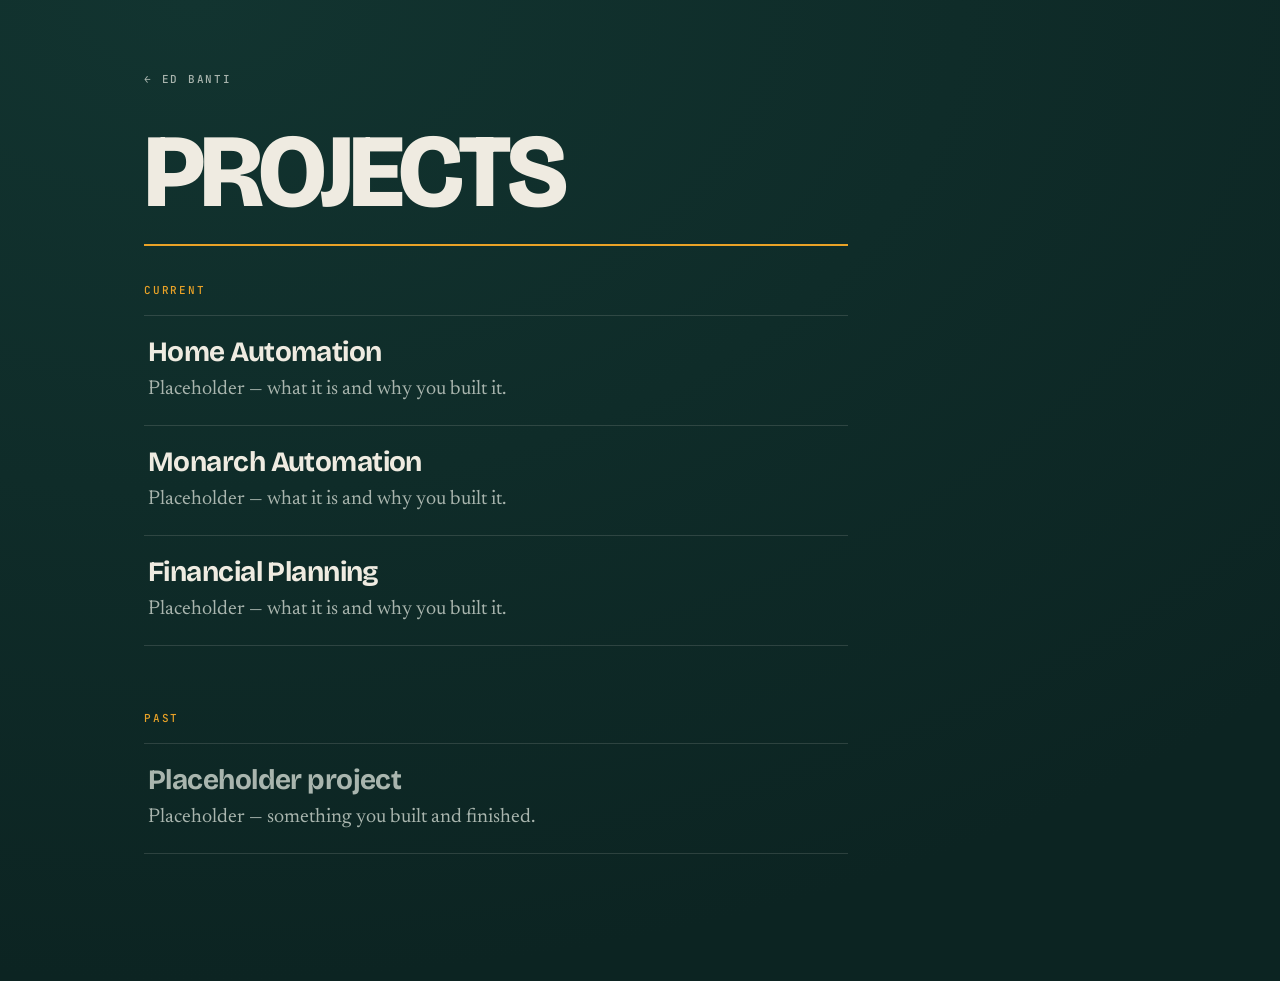
==== projects/index.html @ a4c703df "Add projects page, extract shared stylesheet" ====
<!DOCTYPE html>
<html lang="en">
<head>
<meta charset="utf-8">
<meta name="viewport" content="width=device-width, initial-scale=1">
<title>Projects — Ed Banti</title>
<meta name="description" content="Things Ed Banti is building, and things he has built.">
<link rel="canonical" href="https://edbanti.com/projects/">

<meta property="og:type" content="website">
<meta property="og:url" content="https://edbanti.com/projects/">
<meta property="og:title" content="Projects — Ed Banti">
<meta property="og:description" content="Things Ed Banti is building, and things he has built.">
<meta name="twitter:card" content="summary">

<link rel="icon" href="data:image/svg+xml,<svg xmlns='http://www.w3.org/2000/svg' viewBox='0 0 32 32'><rect width='32' height='32' fill='%23123430'/><text x='16' y='23' font-family='Georgia,serif' font-size='19' font-weight='700' fill='%23EFEBE1' text-anchor='middle'>E</text></svg>">

<link rel="preconnect" href="https://fonts.googleapis.com">
<link rel="preconnect" href="https://fonts.gstatic.com" crossorigin>
<link href="https://fonts.googleapis.com/css2?family=Bricolage+Grotesque:opsz,wght@12..96,700;12..96,800&family=JetBrains+Mono:wght@400;500&family=Newsreader:ital,opsz,wght@0,6..72,400;1,6..72,400&display=swap" rel="stylesheet">
<link rel="stylesheet" href="/style.css">
</head>
<body>

<main>
  <a class="back" href="/">&#8592; Ed Banti</a>

  <h1 class="name name--sub"><span>Projects</span></h1>

  <div class="rule rule--wide" role="presentation"></div>

  <section class="group">
    <h2 class="group__label">Current</h2>
    <ul class="projects">
      <li class="project">
        <h3 class="project__title">Home Automation</h3>
        <!-- REPLACE: one or two sentences. -->
        <p class="project__desc">Placeholder — what it is and why you built it.</p>
      </li>
      <li class="project">
        <h3 class="project__title">Monarch Automation</h3>
        <!-- REPLACE: one or two sentences. -->
        <p class="project__desc">Placeholder — what it is and why you built it.</p>
      </li>
      <li class="project">
        <h3 class="project__title">Financial Planning</h3>
        <!-- REPLACE: one or two sentences. -->
        <p class="project__desc">Placeholder — what it is and why you built it.</p>
      </li>
    </ul>
  </section>

  <!-- REPLACE: add past projects here, or delete this whole section. -->
  <section class="group group--past">
    <h2 class="group__label">Past</h2>
    <ul class="projects">
      <li class="project">
        <h3 class="project__title">Placeholder project</h3>
        <p class="project__desc">Placeholder — something you built and finished.</p>
      </li>
    </ul>
  </section>
</main>

</body>
</html>
---- style.css ----
:root {
  --field:      #123430;
  --field-deep: #0C2422;
  --bone:       #EFEBE1;
  --bone-dim:   #A9B5AE;
  --amber:      #E9A227;

  --display: "Bricolage Grotesque", system-ui, sans-serif;
  --body:    "Newsreader", Georgia, serif;
  --mono:    "JetBrains Mono", ui-monospace, monospace;

  --gutter: clamp(1.5rem, 5vw, 5rem);
  --hair:   rgba(239, 235, 225, 0.14);
}

*, *::before, *::after { box-sizing: border-box; }

html { -webkit-text-size-adjust: 100%; }

body {
  margin: 0;
  min-height: 100svh;
  padding: clamp(2.5rem, 7vh, 4.5rem) var(--gutter);
  background: radial-gradient(120% 100% at 15% 0%, var(--field) 0%, var(--field-deep) 100%);
  color: var(--bone);
  font-family: var(--body);
  font-size: clamp(1.0625rem, 0.95rem + 0.5vw, 1.25rem);
  line-height: 1.55;
  text-rendering: optimizeLegibility;
  -webkit-font-smoothing: antialiased;
}

/* Home is vertically centred; the projects page reads top-down. */
body.home { display: flex; flex-direction: column; justify-content: center; }

main { width: 100%; max-width: 62rem; margin: 0 auto; }

/* ---- Display type ---- */

.name {
  font-family: var(--display);
  font-weight: 800;
  font-size: clamp(3.5rem, 13vw, 10.5rem);
  line-height: 0.85;
  letter-spacing: -0.045em;
  margin: 0;
  text-transform: uppercase;
}

.name span { display: block; }

/* Subpage heading: same voice, stepped down so home stays the loudest page. */
.name--sub { font-size: clamp(3rem, 9vw, 6.5rem); }

/* Caps the text column; the name is the only thing that breaks wider. */
.rule {
  height: 2px;
  width: min(100%, 34rem);
  background: var(--amber);
  margin: clamp(1.25rem, 2.5vw, 1.75rem) 0 clamp(1.5rem, 3vw, 2.25rem);
  transform-origin: left center;
}

/* Matches the wider project column so the rule caps what sits beneath it. */
.rule--wide { width: min(100%, 44rem); }

/* ---- Body copy ---- */

.bio { max-width: 34ch; margin: 0; color: var(--bone); }
.bio + .bio { margin-top: 1em; }
.bio em { font-style: italic; color: var(--bone-dim); }

/* ---- Back link ---- */

.back {
  display: inline-block;
  font-family: var(--mono);
  font-size: 0.6875rem;
  font-weight: 500;
  letter-spacing: 0.16em;
  text-transform: uppercase;
  color: var(--bone-dim);
  text-decoration: none;
  margin-bottom: clamp(1.5rem, 4vw, 2.5rem);
  transition: color 140ms ease;
}

.back:hover, .back:focus-visible { color: var(--amber); }

/* ---- Link rows ---- */

.links {
  list-style: none;
  margin: clamp(2rem, 4vw, 3rem) 0 0;
  padding: 0;
  max-width: 34rem;
  border-top: 1px solid var(--hair);
}

.links li { border-bottom: 1px solid var(--hair); }

.links a {
  display: grid;
  grid-template-columns: 7rem 1fr auto;
  align-items: baseline;
  gap: 1rem;
  padding: 0.8rem 0.25rem;
  text-decoration: none;
  color: var(--bone);
  transition: color 140ms ease, padding-left 140ms ease;
}

.links .key {
  font-family: var(--mono);
  font-size: 0.6875rem;
  font-weight: 500;
  letter-spacing: 0.16em;
  text-transform: uppercase;
  color: var(--bone-dim);
  transition: color 140ms ease;
}

.links .val { font-family: var(--body); overflow-wrap: anywhere; }

.links .arrow {
  font-family: var(--mono);
  font-size: 0.8125rem;
  color: var(--bone-dim);
  transition: transform 140ms ease, color 140ms ease;
}

.links a:hover,
.links a:focus-visible { color: var(--amber); padding-left: 0.75rem; }

.links a:hover .key,
.links a:focus-visible .key { color: var(--amber); }

.links a:hover .arrow,
.links a:focus-visible .arrow { color: var(--amber); transform: translate(2px, -2px); }

/* Internal links travel sideways, not out of the site. */
.links a:hover .arrow--in,
.links a:focus-visible .arrow--in { transform: translateX(3px); }

/* ---- Projects ---- */

.group { margin: 0 0 clamp(2.5rem, 6vw, 4rem); max-width: 44rem; }

.group__label {
  font-family: var(--mono);
  font-size: 0.6875rem;
  font-weight: 500;
  letter-spacing: 0.16em;
  text-transform: uppercase;
  color: var(--amber);
  margin: 0 0 1rem;
}

.projects { list-style: none; margin: 0; padding: 0; border-top: 1px solid var(--hair); }

.project { border-bottom: 1px solid var(--hair); padding: 1.25rem 0.25rem; }

.project__title {
  font-family: var(--display);
  font-weight: 700;
  font-size: clamp(1.25rem, 1rem + 1vw, 1.75rem);
  letter-spacing: -0.02em;
  margin: 0 0 0.35rem;
  line-height: 1.15;
}

.project__desc { margin: 0; color: var(--bone-dim); max-width: 52ch; }

.group--past .project__title { color: var(--bone-dim); }

:focus-visible { outline: 2px solid var(--amber); outline-offset: 4px; border-radius: 2px; }

/* ---- Load sequence ---- */

@media (prefers-reduced-motion: no-preference) {
  .name span, .bio, .links li, .group { animation: rise 700ms cubic-bezier(0.2, 0.7, 0.3, 1) backwards; }
  .rule { animation: draw 800ms cubic-bezier(0.2, 0.7, 0.3, 1) backwards; }

  .name span:nth-child(1) { animation-delay: 40ms; }
  .name span:nth-child(2) { animation-delay: 120ms; }
  .rule                   { animation-delay: 240ms; }
  .bio                    { animation-delay: 340ms; }
  .links li:nth-child(1)  { animation-delay: 440ms; }
  .links li:nth-child(2)  { animation-delay: 500ms; }
  .links li:nth-child(3)  { animation-delay: 560ms; }
  .group:nth-of-type(1)   { animation-delay: 300ms; }
  .group:nth-of-type(2)   { animation-delay: 380ms; }
}

@keyframes rise {
  from { opacity: 0; transform: translateY(0.6rem); }
  to   { opacity: 1; transform: none; }
}

@keyframes draw {
  from { opacity: 0; transform: scaleX(0); }
  to   { opacity: 1; transform: none; }
}

@media (max-width: 34rem) {
  .links a { grid-template-columns: 1fr auto; row-gap: 0.15rem; }
  .links .key { grid-column: 1 / -1; }
}
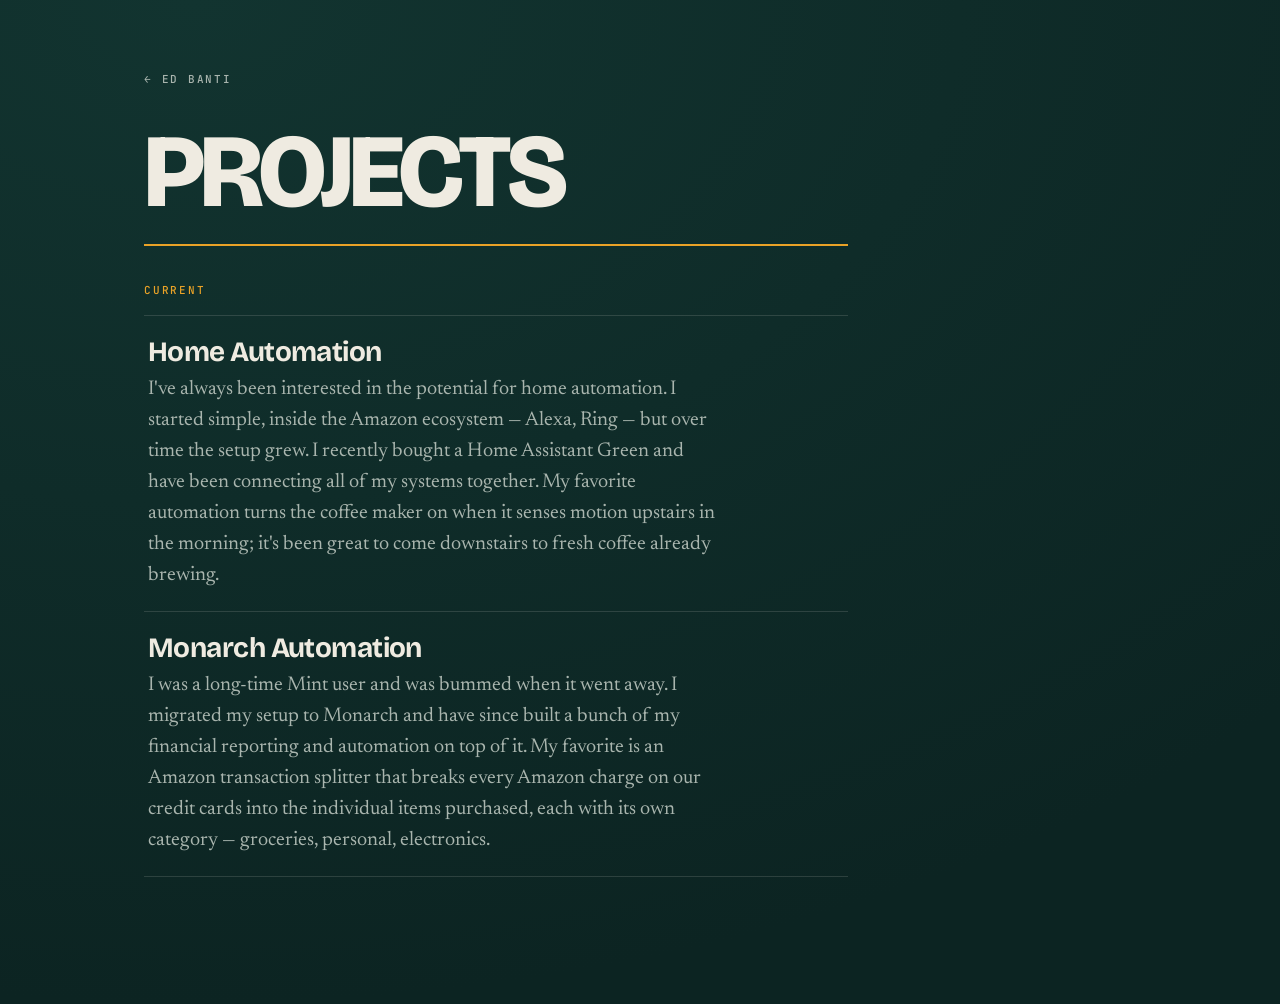
==== commit 81a67582: "Add Home Automation and Monarch Automation descriptions" ====
--- a/projects/index.html
+++ b/projects/index.html
@@ -34,29 +34,11 @@
     <ul class="projects">
       <li class="project">
         <h3 class="project__title">Home Automation</h3>
-        <!-- REPLACE: one or two sentences. -->
-        <p class="project__desc">Placeholder — what it is and why you built it.</p>
+        <p class="project__desc">I've always been interested in the potential for home automation. I started simple, inside the Amazon ecosystem — Alexa, Ring — but over time the setup grew. I recently bought a Home Assistant Green and have been connecting all of my systems together. My favorite automation turns the coffee maker on when it senses motion upstairs in the morning; it's been great to come downstairs to fresh coffee already brewing.</p>
       </li>
       <li class="project">
         <h3 class="project__title">Monarch Automation</h3>
-        <!-- REPLACE: one or two sentences. -->
-        <p class="project__desc">Placeholder — what it is and why you built it.</p>
-      </li>
-      <li class="project">
-        <h3 class="project__title">Financial Planning</h3>
-        <!-- REPLACE: one or two sentences. -->
-        <p class="project__desc">Placeholder — what it is and why you built it.</p>
-      </li>
-    </ul>
-  </section>
-
-  <!-- REPLACE: add past projects here, or delete this whole section. -->
-  <section class="group group--past">
-    <h2 class="group__label">Past</h2>
-    <ul class="projects">
-      <li class="project">
-        <h3 class="project__title">Placeholder project</h3>
-        <p class="project__desc">Placeholder — something you built and finished.</p>
+        <p class="project__desc">I was a long-time Mint user and was bummed when it went away. I migrated my setup to Monarch and have since built a bunch of my financial reporting and automation on top of it. My favorite is an Amazon transaction splitter that breaks every Amazon charge on our credit cards into the individual items purchased, each with its own category — groceries, personal, electronics.</p>
       </li>
     </ul>
   </section>
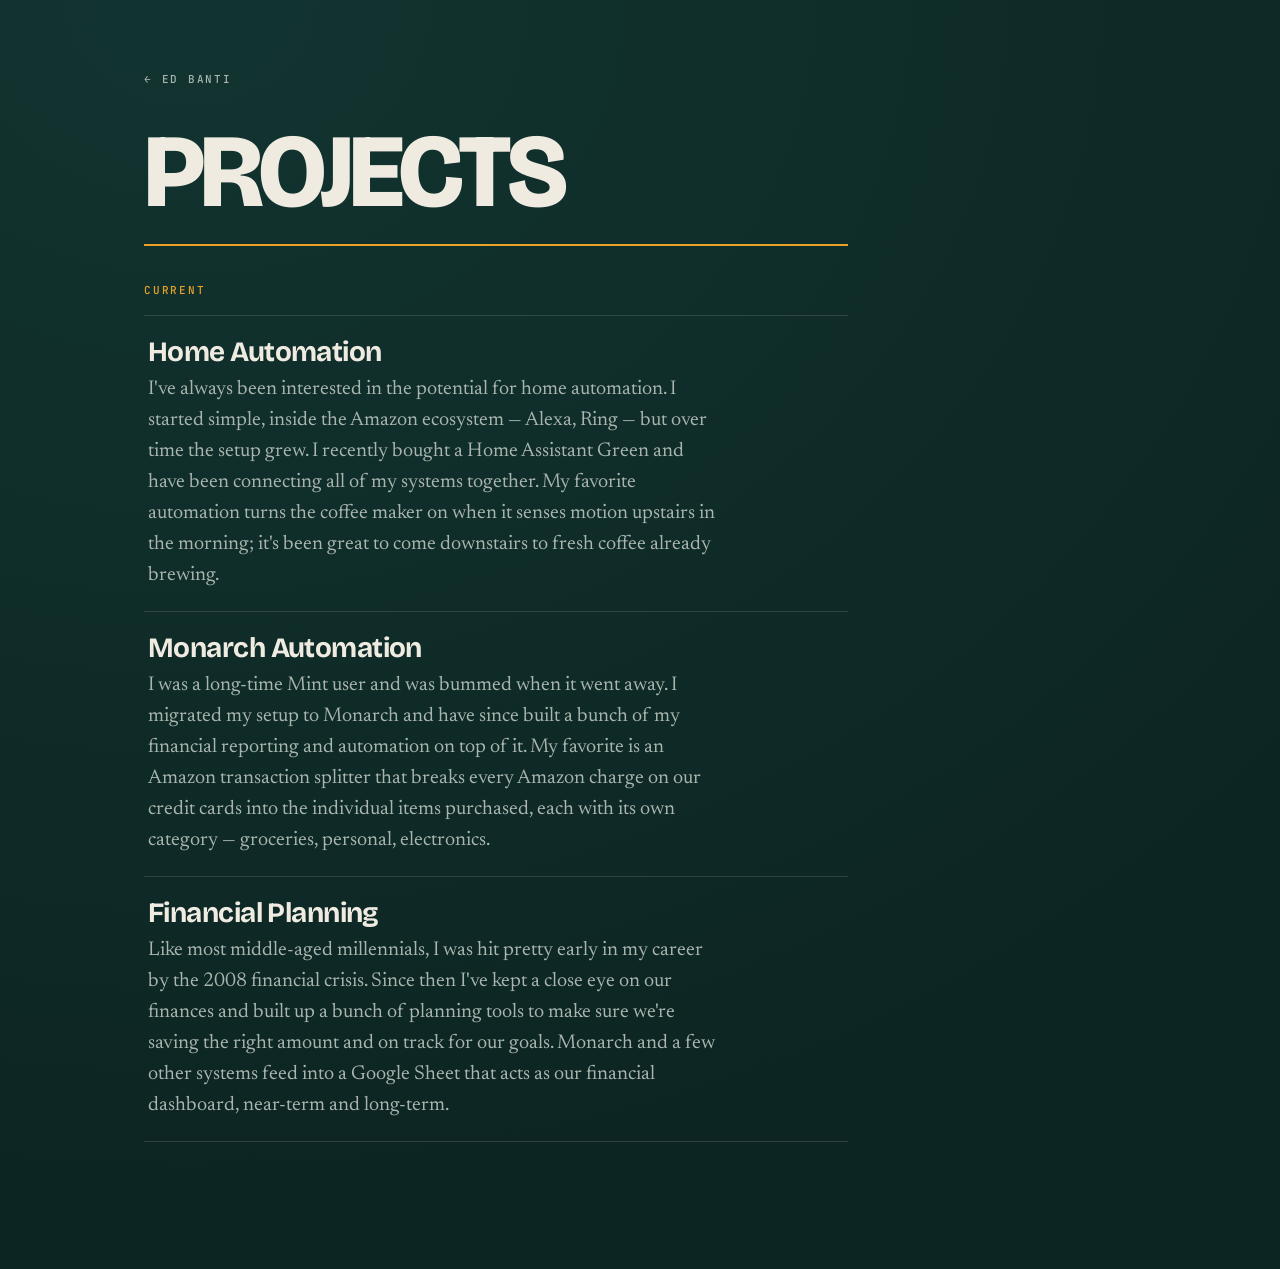
==== commit 95c4d5bb: "Add Financial Planning description" ====
--- a/projects/index.html
+++ b/projects/index.html
@@ -40,6 +40,10 @@
         <h3 class="project__title">Monarch Automation</h3>
         <p class="project__desc">I was a long-time Mint user and was bummed when it went away. I migrated my setup to Monarch and have since built a bunch of my financial reporting and automation on top of it. My favorite is an Amazon transaction splitter that breaks every Amazon charge on our credit cards into the individual items purchased, each with its own category — groceries, personal, electronics.</p>
       </li>
+      <li class="project">
+        <h3 class="project__title">Financial Planning</h3>
+        <p class="project__desc">Like most middle-aged millennials, I was hit pretty early in my career by the 2008 financial crisis. Since then I've kept a close eye on our finances and built up a bunch of planning tools to make sure we're saving the right amount and on track for our goals. Monarch and a few other systems feed into a Google Sheet that acts as our financial dashboard, near-term and long-term.</p>
+      </li>
     </ul>
   </section>
 </main>
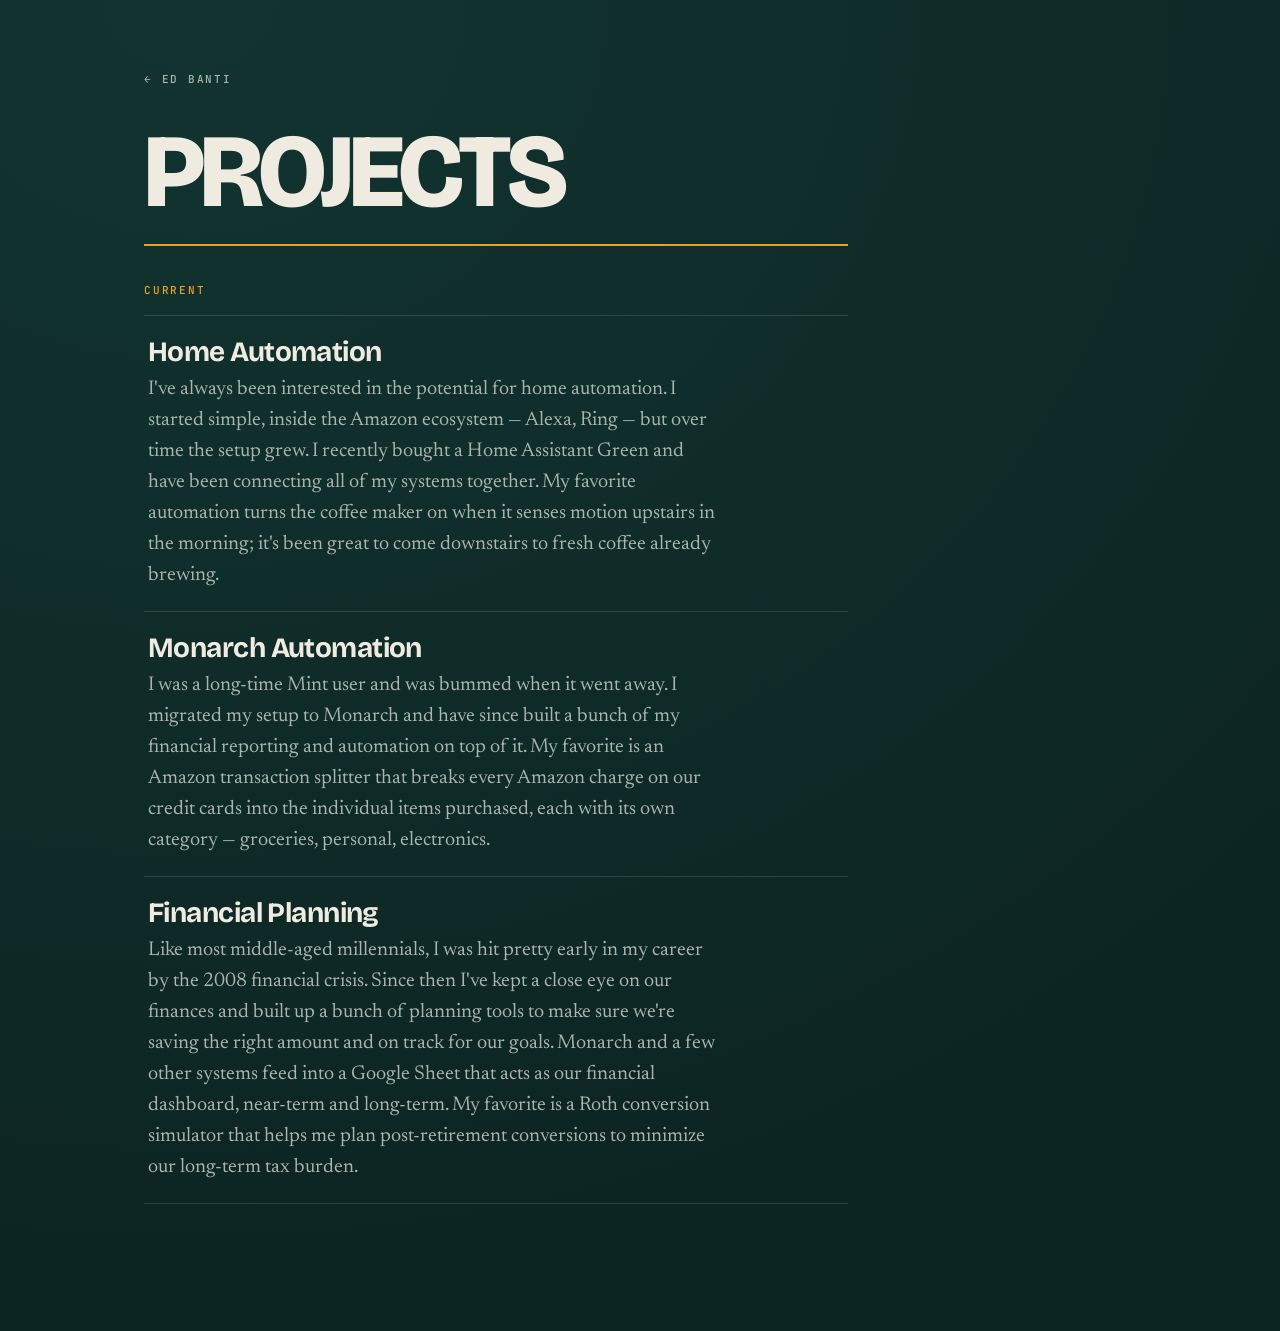
==== commit b0fd7fe3: "Add Roth conversion simulator detail to Financial Planning" ====
--- a/projects/index.html
+++ b/projects/index.html
@@ -42,7 +42,7 @@
       </li>
       <li class="project">
         <h3 class="project__title">Financial Planning</h3>
-        <p class="project__desc">Like most middle-aged millennials, I was hit pretty early in my career by the 2008 financial crisis. Since then I've kept a close eye on our finances and built up a bunch of planning tools to make sure we're saving the right amount and on track for our goals. Monarch and a few other systems feed into a Google Sheet that acts as our financial dashboard, near-term and long-term.</p>
+        <p class="project__desc">Like most middle-aged millennials, I was hit pretty early in my career by the 2008 financial crisis. Since then I've kept a close eye on our finances and built up a bunch of planning tools to make sure we're saving the right amount and on track for our goals. Monarch and a few other systems feed into a Google Sheet that acts as our financial dashboard, near-term and long-term. My favorite is a Roth conversion simulator that helps me plan post-retirement conversions to minimize our long-term tax burden.</p>
       </li>
     </ul>
   </section>
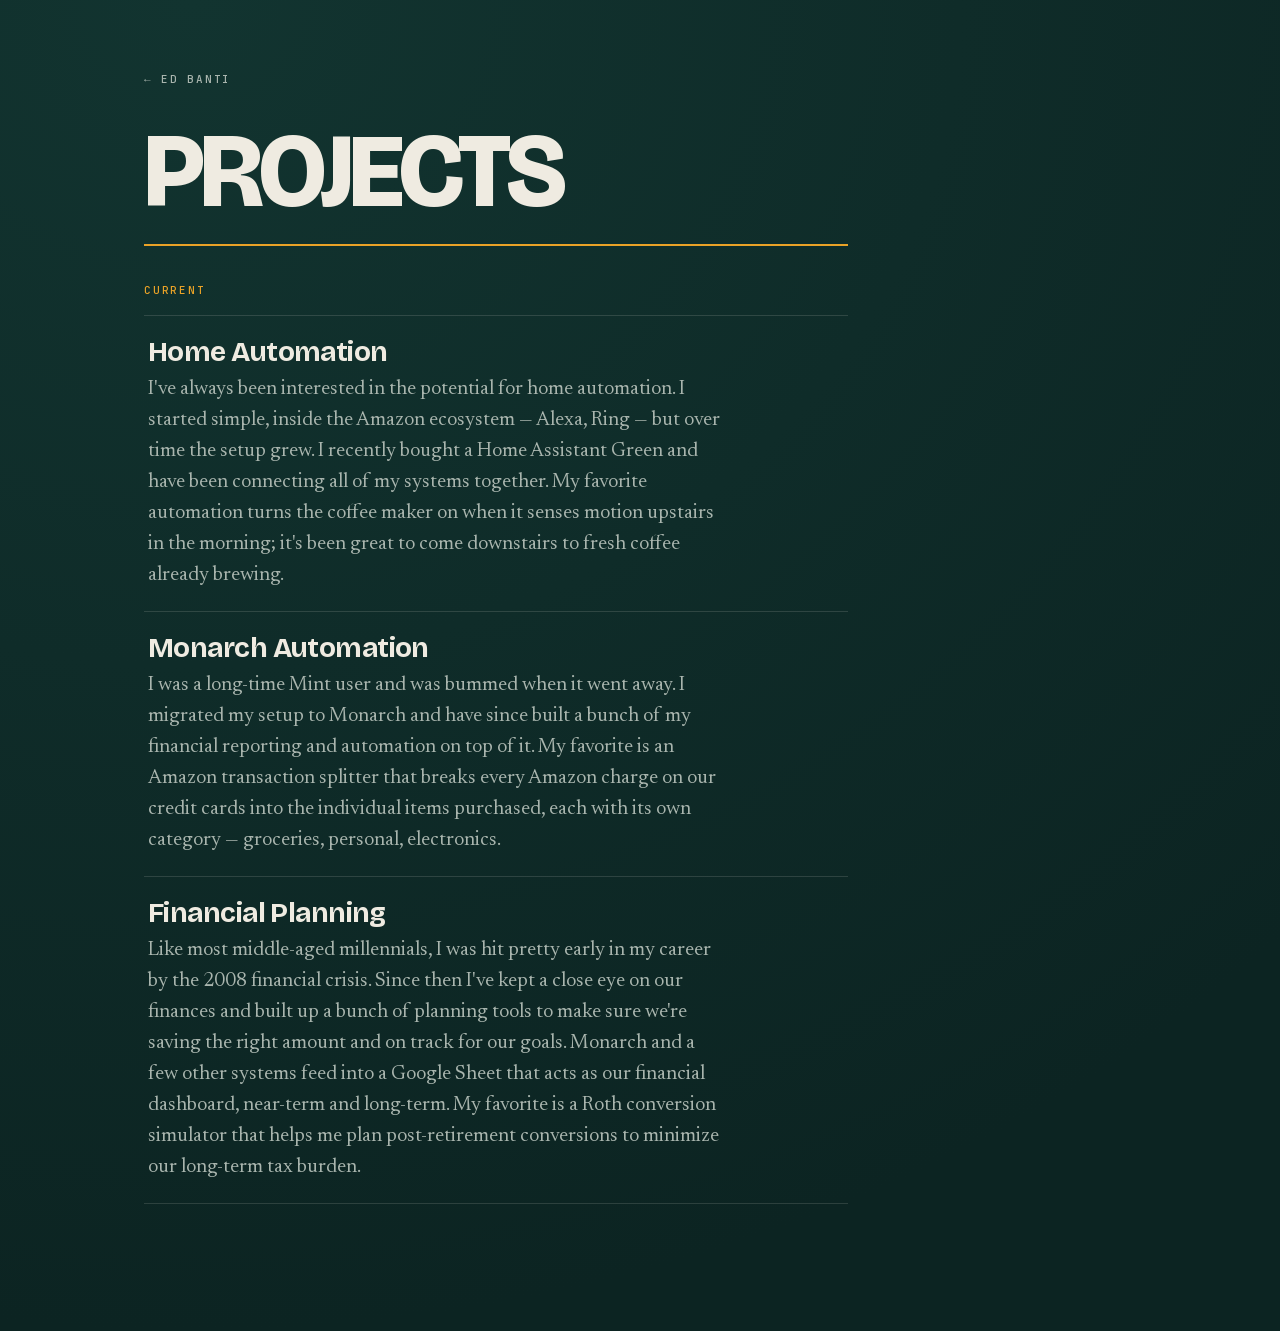
==== commit 1034a08b: "Self-host fonts; drop Google Fonts dependency" ====
--- a/projects/index.html
+++ b/projects/index.html
@@ -11,13 +11,16 @@
 <meta property="og:url" content="https://edbanti.com/projects/">
 <meta property="og:title" content="Projects — Ed Banti">
 <meta property="og:description" content="Things Ed Banti is building, and things he has built.">
-<meta name="twitter:card" content="summary">
+<meta property="og:image" content="https://edbanti.com/og.png">
+<meta property="og:image:width" content="1200">
+<meta property="og:image:height" content="630">
+<meta property="og:image:alt" content="Ed Banti">
+<meta name="twitter:card" content="summary_large_image">
 
 <link rel="icon" href="data:image/svg+xml,<svg xmlns='http://www.w3.org/2000/svg' viewBox='0 0 32 32'><rect width='32' height='32' fill='%23123430'/><text x='16' y='23' font-family='Georgia,serif' font-size='19' font-weight='700' fill='%23EFEBE1' text-anchor='middle'>E</text></svg>">
 
-<link rel="preconnect" href="https://fonts.googleapis.com">
-<link rel="preconnect" href="https://fonts.gstatic.com" crossorigin>
-<link href="https://fonts.googleapis.com/css2?family=Bricolage+Grotesque:opsz,wght@12..96,700;12..96,800&family=JetBrains+Mono:wght@400;500&family=Newsreader:ital,opsz,wght@0,6..72,400;1,6..72,400&display=swap" rel="stylesheet">
+<link rel="preload" href="/fonts/bricolage-grotesque-normal-latin.woff2" as="font" type="font/woff2" crossorigin>
+<link rel="preload" href="/fonts/newsreader-normal-latin.woff2" as="font" type="font/woff2" crossorigin>
 <link rel="stylesheet" href="/style.css">
 </head>
 <body>
--- a/style.css
+++ b/style.css
@@ -1,3 +1,102 @@
+/* Self-hosted fonts — SIL OFL 1.1, see /fonts/README.md */
+
+@font-face {
+  font-family: 'Bricolage Grotesque';
+  font-style: normal;
+  font-weight: 700;
+  font-display: swap;
+  src: url('/fonts/bricolage-grotesque-normal-latin-ext.woff2') format('woff2');
+  unicode-range: U+0100-02BA, U+02BD-02C5, U+02C7-02CC, U+02CE-02D7, U+02DD-02FF, U+0304, U+0308, U+0329, U+1D00-1DBF, U+1E00-1E9F, U+1EF2-1EFF, U+2020, U+20A0-20AB, U+20AD-20C0, U+2113, U+2C60-2C7F, U+A720-A7FF;
+}
+@font-face {
+  font-family: 'Bricolage Grotesque';
+  font-style: normal;
+  font-weight: 700;
+  font-display: swap;
+  src: url('/fonts/bricolage-grotesque-normal-latin.woff2') format('woff2');
+  unicode-range: U+0000-00FF, U+0131, U+0152-0153, U+02BB-02BC, U+02C6, U+02DA, U+02DC, U+0304, U+0308, U+0329, U+2000-206F, U+20AC, U+2122, U+2191, U+2193, U+2212, U+2215, U+FEFF, U+FFFD;
+}
+@font-face {
+  font-family: 'Bricolage Grotesque';
+  font-style: normal;
+  font-weight: 800;
+  font-display: swap;
+  src: url('/fonts/bricolage-grotesque-normal-latin-ext.woff2') format('woff2');
+  unicode-range: U+0100-02BA, U+02BD-02C5, U+02C7-02CC, U+02CE-02D7, U+02DD-02FF, U+0304, U+0308, U+0329, U+1D00-1DBF, U+1E00-1E9F, U+1EF2-1EFF, U+2020, U+20A0-20AB, U+20AD-20C0, U+2113, U+2C60-2C7F, U+A720-A7FF;
+}
+@font-face {
+  font-family: 'Bricolage Grotesque';
+  font-style: normal;
+  font-weight: 800;
+  font-display: swap;
+  src: url('/fonts/bricolage-grotesque-normal-latin.woff2') format('woff2');
+  unicode-range: U+0000-00FF, U+0131, U+0152-0153, U+02BB-02BC, U+02C6, U+02DA, U+02DC, U+0304, U+0308, U+0329, U+2000-206F, U+20AC, U+2122, U+2191, U+2193, U+2212, U+2215, U+FEFF, U+FFFD;
+}
+@font-face {
+  font-family: 'JetBrains Mono';
+  font-style: normal;
+  font-weight: 400;
+  font-display: swap;
+  src: url('/fonts/jetbrains-mono-normal-latin-ext.woff2') format('woff2');
+  unicode-range: U+0100-02BA, U+02BD-02C5, U+02C7-02CC, U+02CE-02D7, U+02DD-02FF, U+0304, U+0308, U+0329, U+1D00-1DBF, U+1E00-1E9F, U+1EF2-1EFF, U+2020, U+20A0-20AB, U+20AD-20C0, U+2113, U+2C60-2C7F, U+A720-A7FF;
+}
+@font-face {
+  font-family: 'JetBrains Mono';
+  font-style: normal;
+  font-weight: 400;
+  font-display: swap;
+  src: url('/fonts/jetbrains-mono-normal-latin.woff2') format('woff2');
+  unicode-range: U+0000-00FF, U+0131, U+0152-0153, U+02BB-02BC, U+02C6, U+02DA, U+02DC, U+0304, U+0308, U+0329, U+2000-206F, U+20AC, U+2122, U+2191, U+2193, U+2212, U+2215, U+FEFF, U+FFFD;
+}
+@font-face {
+  font-family: 'JetBrains Mono';
+  font-style: normal;
+  font-weight: 500;
+  font-display: swap;
+  src: url('/fonts/jetbrains-mono-normal-latin-ext.woff2') format('woff2');
+  unicode-range: U+0100-02BA, U+02BD-02C5, U+02C7-02CC, U+02CE-02D7, U+02DD-02FF, U+0304, U+0308, U+0329, U+1D00-1DBF, U+1E00-1E9F, U+1EF2-1EFF, U+2020, U+20A0-20AB, U+20AD-20C0, U+2113, U+2C60-2C7F, U+A720-A7FF;
+}
+@font-face {
+  font-family: 'JetBrains Mono';
+  font-style: normal;
+  font-weight: 500;
+  font-display: swap;
+  src: url('/fonts/jetbrains-mono-normal-latin.woff2') format('woff2');
+  unicode-range: U+0000-00FF, U+0131, U+0152-0153, U+02BB-02BC, U+02C6, U+02DA, U+02DC, U+0304, U+0308, U+0329, U+2000-206F, U+20AC, U+2122, U+2191, U+2193, U+2212, U+2215, U+FEFF, U+FFFD;
+}
+@font-face {
+  font-family: 'Newsreader';
+  font-style: italic;
+  font-weight: 400;
+  font-display: swap;
+  src: url('/fonts/newsreader-italic-latin-ext.woff2') format('woff2');
+  unicode-range: U+0100-02BA, U+02BD-02C5, U+02C7-02CC, U+02CE-02D7, U+02DD-02FF, U+0304, U+0308, U+0329, U+1D00-1DBF, U+1E00-1E9F, U+1EF2-1EFF, U+2020, U+20A0-20AB, U+20AD-20C0, U+2113, U+2C60-2C7F, U+A720-A7FF;
+}
+@font-face {
+  font-family: 'Newsreader';
+  font-style: italic;
+  font-weight: 400;
+  font-display: swap;
+  src: url('/fonts/newsreader-italic-latin.woff2') format('woff2');
+  unicode-range: U+0000-00FF, U+0131, U+0152-0153, U+02BB-02BC, U+02C6, U+02DA, U+02DC, U+0304, U+0308, U+0329, U+2000-206F, U+20AC, U+2122, U+2191, U+2193, U+2212, U+2215, U+FEFF, U+FFFD;
+}
+@font-face {
+  font-family: 'Newsreader';
+  font-style: normal;
+  font-weight: 400;
+  font-display: swap;
+  src: url('/fonts/newsreader-normal-latin-ext.woff2') format('woff2');
+  unicode-range: U+0100-02BA, U+02BD-02C5, U+02C7-02CC, U+02CE-02D7, U+02DD-02FF, U+0304, U+0308, U+0329, U+1D00-1DBF, U+1E00-1E9F, U+1EF2-1EFF, U+2020, U+20A0-20AB, U+20AD-20C0, U+2113, U+2C60-2C7F, U+A720-A7FF;
+}
+@font-face {
+  font-family: 'Newsreader';
+  font-style: normal;
+  font-weight: 400;
+  font-display: swap;
+  src: url('/fonts/newsreader-normal-latin.woff2') format('woff2');
+  unicode-range: U+0000-00FF, U+0131, U+0152-0153, U+02BB-02BC, U+02C6, U+02DA, U+02DC, U+0304, U+0308, U+0329, U+2000-206F, U+20AC, U+2122, U+2191, U+2193, U+2212, U+2215, U+FEFF, U+FFFD;
+}
+
 :root {
   --field:      #123430;
   --field-deep: #0C2422;
@@ -173,6 +272,46 @@
 
 .group--past .project__title { color: var(--bone-dim); }
 
+/* ---- Work ---- */
+
+.roles { list-style: none; margin: 0; padding: 0; border-top: 1px solid var(--hair); }
+
+.role { border-bottom: 1px solid var(--hair); padding: 1.25rem 0.25rem; }
+
+.role__title {
+  font-family: var(--display);
+  font-weight: 700;
+  font-size: clamp(1.25rem, 1rem + 1vw, 1.75rem);
+  letter-spacing: -0.02em;
+  margin: 0 0 0.3rem;
+  line-height: 1.15;
+}
+
+/* Company left, dates right — the dates form a readable column down the page. */
+.role__meta {
+  display: flex;
+  justify-content: space-between;
+  align-items: baseline;
+  gap: 1rem;
+  margin: 0;
+}
+
+.role__org { color: var(--bone-dim); }
+
+.role__years {
+  font-family: var(--mono);
+  font-size: 0.75rem;
+  letter-spacing: 0.08em;
+  color: var(--bone-dim);
+  white-space: nowrap;
+}
+
+.group--past .role__title { color: var(--bone-dim); }
+
+@media (max-width: 30rem) {
+  .role__meta { flex-direction: column; gap: 0.15rem; }
+}
+
 :focus-visible { outline: 2px solid var(--amber); outline-offset: 4px; border-radius: 2px; }
 
 /* ---- Load sequence ---- */
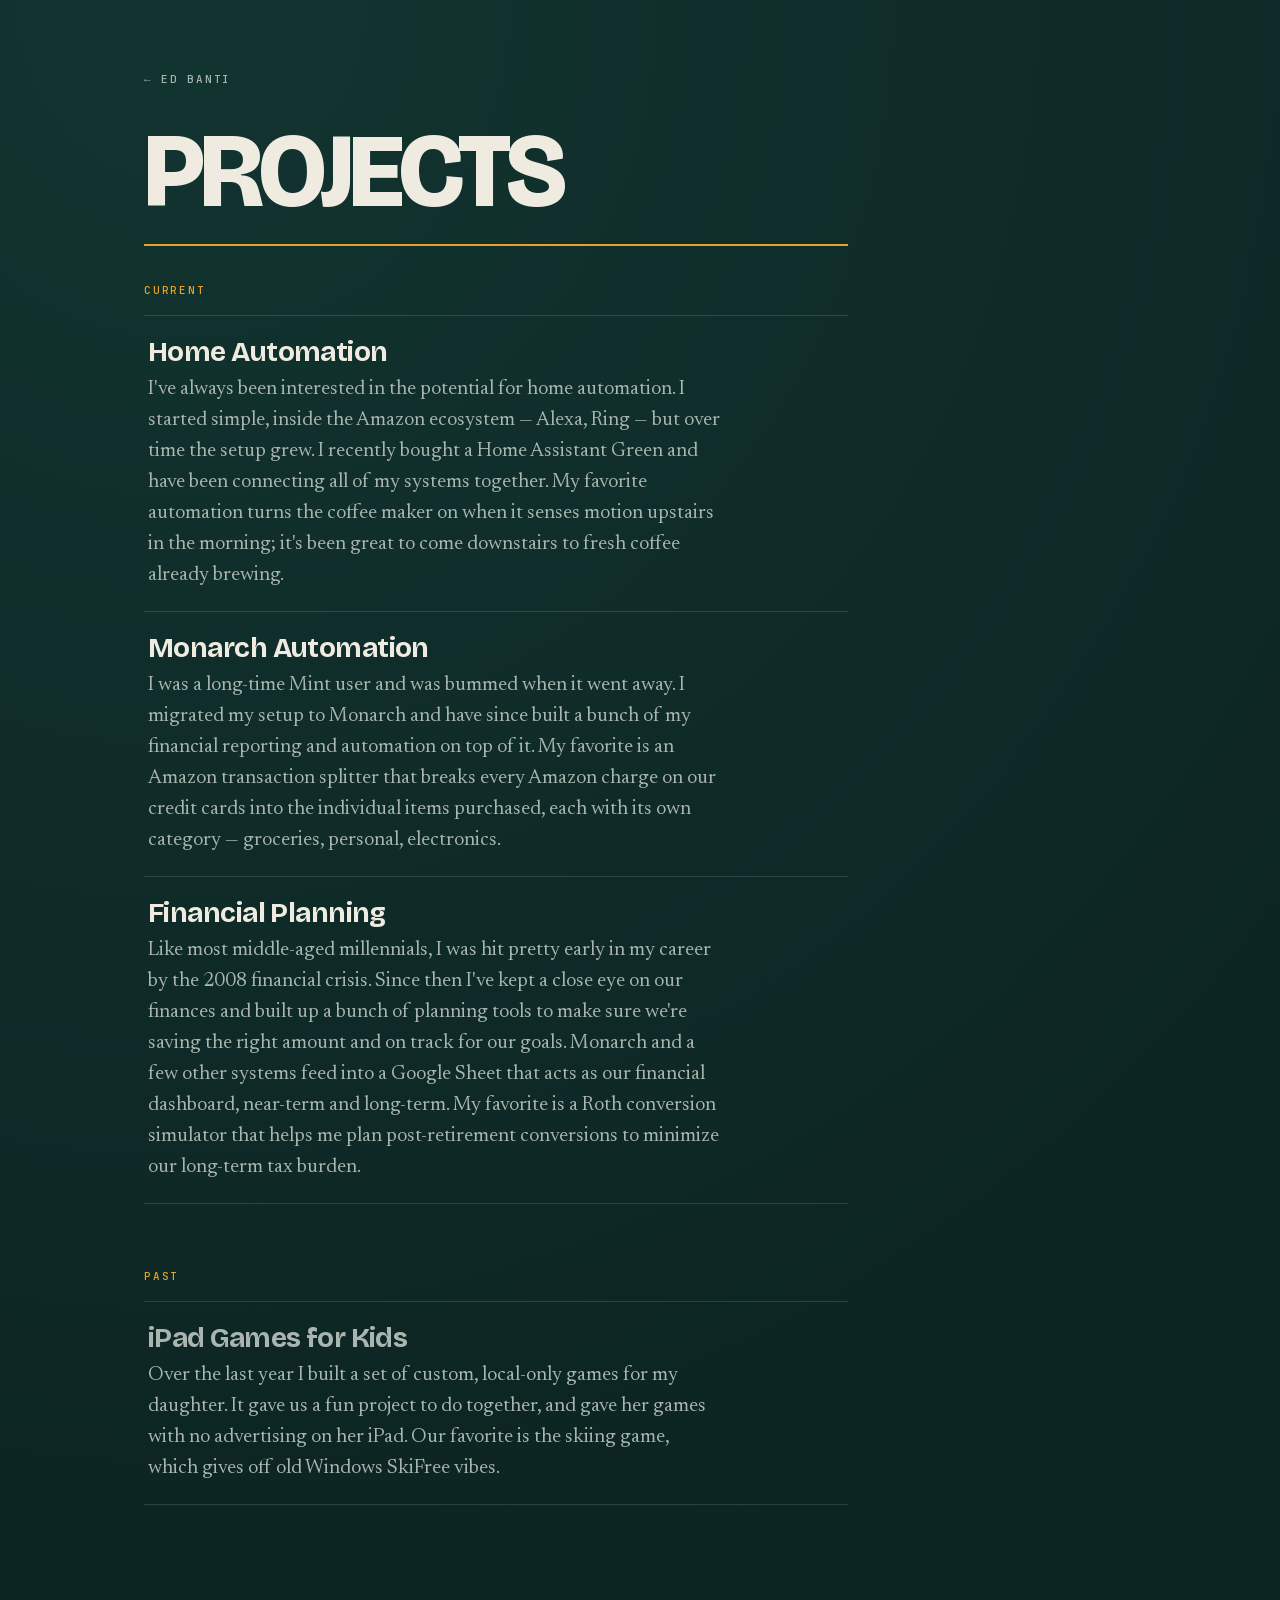
==== commit b36ab83e: "Add iPad Games for Kids to past projects" ====
--- a/projects/index.html
+++ b/projects/index.html
@@ -49,6 +49,16 @@
       </li>
     </ul>
   </section>
+
+  <section class="group group--past">
+    <h2 class="group__label">Past</h2>
+    <ul class="projects">
+      <li class="project">
+        <h3 class="project__title">iPad Games for Kids</h3>
+        <p class="project__desc">Over the last year I built a set of custom, local-only games for my daughter. It gave us a fun project to do together, and gave her games with no advertising on her iPad. Our favorite is the skiing game, which gives off old Windows SkiFree vibes.</p>
+      </li>
+    </ul>
+  </section>
 </main>
 
 </body>
